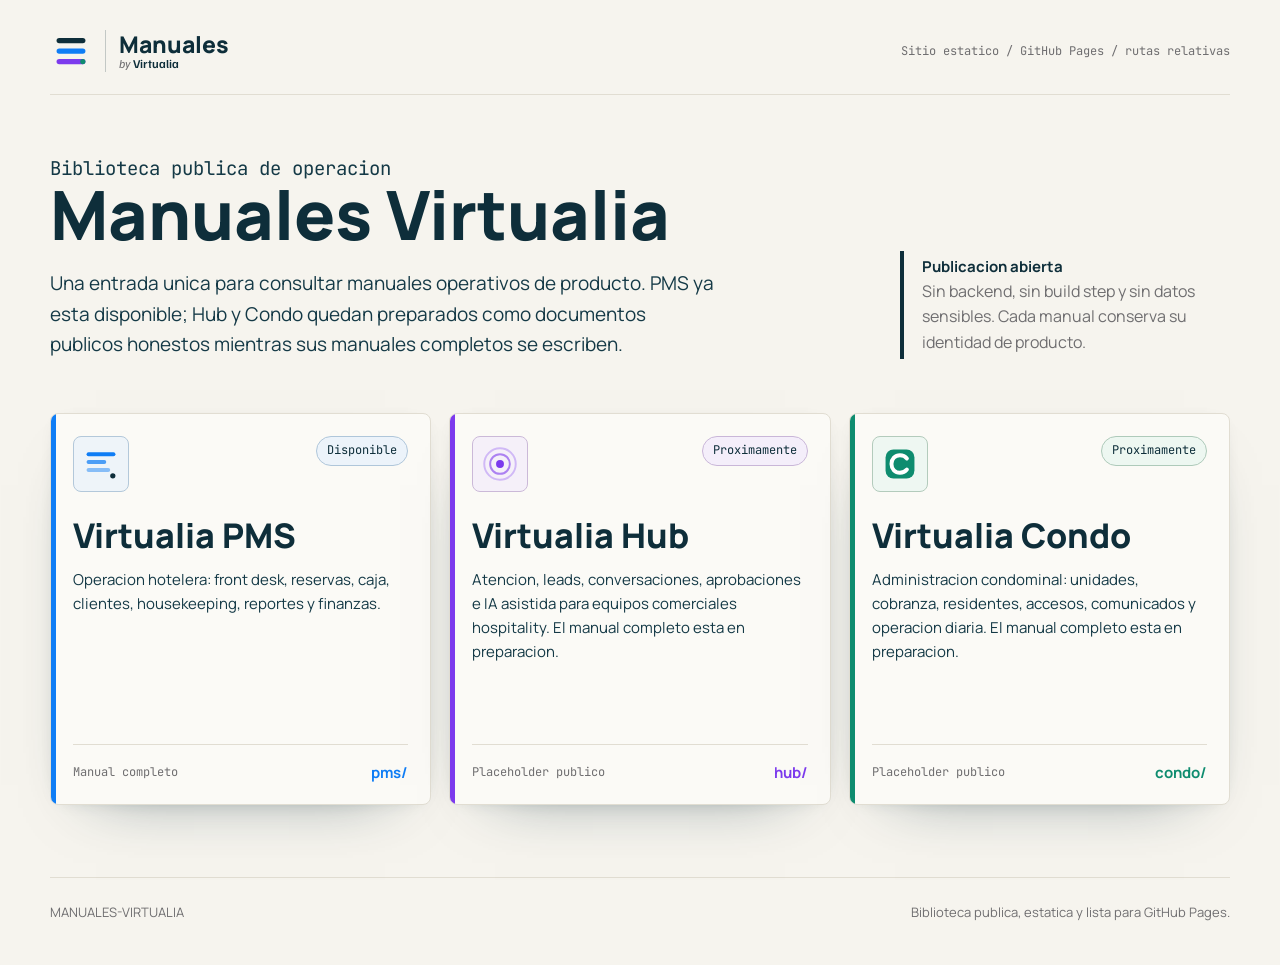
==== index.html @ bce30dc1 "docs: publica biblioteca de manuales Virtualia" ====
<!DOCTYPE html>
<html lang="es">
<head>
<meta charset="UTF-8" />
<meta name="viewport" content="width=device-width, initial-scale=1.0" />
<title>Manuales Virtualia</title>
<meta name="description" content="Biblioteca publica de manuales operativos para Virtualia PMS, Hub y Condo." />
<link rel="canonical" href="https://luexi.github.io/MANUALES-VIRTUALIA/" />
<meta property="og:type" content="website" />
<meta property="og:title" content="Manuales Virtualia" />
<meta property="og:description" content="Biblioteca publica de manuales operativos para Virtualia PMS, Hub y Condo." />
<meta property="og:url" content="https://luexi.github.io/MANUALES-VIRTUALIA/" />
<link rel="icon" type="image/svg+xml" href="assets/virtualia-mark.svg" />
<link rel="preconnect" href="https://fonts.googleapis.com" />
<link rel="preconnect" href="https://fonts.gstatic.com" crossorigin />
<link href="https://fonts.googleapis.com/css2?family=Manrope:wght@300;400;500;600;700;800&family=Familjen+Grotesk:ital,wght@0,400;0,500;0,600;1,400;1,500&family=JetBrains+Mono:wght@400;500;700&display=swap" rel="stylesheet" />
<link rel="stylesheet" href="assets/site.css" />
</head>
<body>
<a class="skip-link" href="#manuales">Saltar a manuales</a>
<div class="page">
  <header class="site-header" aria-label="Encabezado">
    <a class="brand-lockup" href="./" aria-label="Manuales by Virtualia">
      <img src="assets/virtualia-mark.svg" alt="" />
      <span class="brand-lockup__divider" aria-hidden="true"></span>
      <span class="brand-lockup__stack">
        <span class="brand-lockup__name">Manuales</span>
        <span class="brand-lockup__byline">by <strong>Virtualia</strong></span>
      </span>
    </a>
    <span class="site-meta">Sitio estatico / GitHub Pages / rutas relativas</span>
  </header>

  <main id="manuales">
    <section class="hero" aria-labelledby="page-title">
      <div>
        <p class="eyebrow">Biblioteca publica de operacion</p>
        <h1 id="page-title">Manuales Virtualia</h1>
        <p>Una entrada unica para consultar manuales operativos de producto. PMS ya esta disponible; Hub y Condo quedan preparados como documentos publicos honestos mientras sus manuales completos se escriben.</p>
      </div>
      <aside class="library-note" aria-label="Estado de publicacion">
        <strong>Publicacion abierta</strong>
        <span>Sin backend, sin build step y sin datos sensibles. Cada manual conserva su identidad de producto.</span>
      </aside>
    </section>

    <section class="manual-grid" aria-label="Selector de manuales">
      <a class="manual-card manual-card--pms" href="pms/" aria-label="Abrir manual de Virtualia PMS">
        <span class="manual-card__top">
          <span class="manual-card__mark"><img src="pms/img/pms-mark.svg" alt="" /></span>
          <span class="status">Disponible</span>
        </span>
        <span class="manual-card__body">
          <span>
            <h2>Virtualia PMS</h2>
            <p>Operacion hotelera: front desk, reservas, caja, clientes, housekeeping, reportes y finanzas.</p>
          </span>
          <span class="route"><span>Manual completo</span><strong>pms/</strong></span>
        </span>
      </a>

      <a class="manual-card manual-card--hub" href="hub/" aria-label="Abrir pagina de Virtualia Hub">
        <span class="manual-card__top">
          <span class="manual-card__mark"><img src="assets/hub-mark.svg" alt="" /></span>
          <span class="status">Proximamente</span>
        </span>
        <span class="manual-card__body">
          <span>
            <h2>Virtualia Hub</h2>
            <p>Atencion, leads, conversaciones, aprobaciones e IA asistida para equipos comerciales hospitality. El manual completo esta en preparacion.</p>
          </span>
          <span class="route"><span>Placeholder publico</span><strong>hub/</strong></span>
        </span>
      </a>

      <a class="manual-card manual-card--condo" href="condo/" aria-label="Abrir pagina de Virtualia Condo">
        <span class="manual-card__top">
          <span class="manual-card__mark"><img src="assets/condo-mark.svg" alt="" /></span>
          <span class="status">Proximamente</span>
        </span>
        <span class="manual-card__body">
          <span>
            <h2>Virtualia Condo</h2>
            <p>Administracion condominal: unidades, cobranza, residentes, accesos, comunicados y operacion diaria. El manual completo esta en preparacion.</p>
          </span>
          <span class="route"><span>Placeholder publico</span><strong>condo/</strong></span>
        </span>
      </a>
    </section>
  </main>

  <footer class="site-footer">
    <span>MANUALES-VIRTUALIA</span>
    <span>Biblioteca publica, estatica y lista para GitHub Pages.</span>
  </footer>
</div>
<script src="assets/site.js"></script>
</body>
</html>
---- assets/site.css ----
:root {
  --paper: #F6F4EE;
  --surface: #FBFAF6;
  --surface-2: #EFECE3;
  --ink: #0E2E3A;
  --ink-2: #143946;
  --stone: #6F6E70;
  --stone-2: #9A9897;
  --mist: #E1DDD2;
  --pms: #0F7DF5;
  --pms-soft: #DCEBFE;
  --hub: #7C3AED;
  --hub-soft: #EDE1FE;
  --condo: #0E8C6F;
  --condo-soft: #DDF3EC;
  --radius: 8px;
  --font-display: "Manrope", system-ui, sans-serif;
  --font-byline: "Familjen Grotesk", "Manrope", serif;
  --font-mono: "JetBrains Mono", ui-monospace, monospace;
  --shadow: 0 26px 64px -46px rgba(14, 46, 58, .62), 0 3px 18px -14px rgba(14, 46, 58, .42);
}

* {
  box-sizing: border-box;
}

html {
  background: var(--paper);
  scroll-behavior: smooth;
}

body {
  margin: 0;
  min-height: 100vh;
  background: var(--paper);
  color: var(--ink);
  font-family: var(--font-display);
  font-size: 16px;
  line-height: 1.6;
  letter-spacing: 0;
}

body[data-product="pms"] {
  --accent: var(--pms);
  --accent-soft: var(--pms-soft);
}

body[data-product="hub"] {
  --accent: var(--hub);
  --accent-soft: var(--hub-soft);
}

body[data-product="condo"] {
  --accent: var(--condo);
  --accent-soft: var(--condo-soft);
}

a {
  color: inherit;
}

.skip-link {
  position: absolute;
  left: 20px;
  top: 12px;
  z-index: 10;
  transform: translateY(-160%);
  background: var(--ink);
  color: var(--surface);
  border-radius: var(--radius);
  padding: 10px 14px;
  font-weight: 700;
  text-decoration: none;
}

.skip-link:focus {
  transform: translateY(0);
}

.page {
  width: min(1180px, calc(100% - 40px));
  margin: 0 auto;
}

.site-header,
.manual-header {
  display: flex;
  align-items: center;
  justify-content: space-between;
  gap: 24px;
  padding: 30px 0 22px;
}

.brand-lockup {
  display: inline-flex;
  align-items: center;
  gap: 13px;
  min-width: 0;
  text-decoration: none;
}

.brand-lockup img {
  width: 42px;
  height: 42px;
  flex: 0 0 auto;
}

.brand-lockup__divider {
  align-self: stretch;
  width: 1px;
  min-height: 38px;
  background: rgba(14, 46, 58, .22);
}

.brand-lockup__stack {
  display: flex;
  flex-direction: column;
  gap: 2px;
  min-width: 0;
}

.brand-lockup__name {
  font-size: 23px;
  font-weight: 800;
  line-height: 1;
  color: var(--ink);
}

.brand-lockup__byline {
  color: var(--stone);
  font-family: var(--font-byline);
  font-size: 12px;
  font-style: italic;
  line-height: 1;
}

.brand-lockup__byline strong {
  color: var(--ink);
  font-style: normal;
  font-weight: 600;
}

.top-link,
.text-link {
  display: inline-flex;
  align-items: center;
  min-height: 40px;
  color: var(--ink);
  font-weight: 750;
  text-decoration: none;
}

.site-meta {
  color: var(--stone);
  font-family: var(--font-mono);
  font-size: 12px;
  line-height: 1.4;
}

.top-link {
  border: 1px solid var(--mist);
  border-radius: var(--radius);
  padding: 0 13px;
  background: rgba(251, 250, 246, .64);
}

.top-link:hover,
.text-link:hover {
  color: var(--accent, var(--ink));
}

.top-link:focus-visible,
.text-link:focus-visible,
.manual-card:focus-visible,
.module-list a:focus-visible {
  outline: 3px solid var(--accent, var(--ink));
  outline-offset: 4px;
}

.hero {
  display: grid;
  grid-template-columns: minmax(0, 1fr) 330px;
  gap: 48px;
  align-items: end;
  padding: 62px 0 54px;
  border-top: 1px solid var(--mist);
}

.eyebrow,
.status,
.route,
.kicker {
  font-family: var(--font-mono);
  font-size: 12px;
  line-height: 1.3;
  color: var(--stone);
}

.eyebrow {
  margin: 0 0 22px;
}

h1,
h2,
h3,
p {
  margin-top: 0;
}

.hero h1 {
  max-width: 860px;
  margin-bottom: 22px;
  font-size: 68px;
  font-weight: 800;
  line-height: .95;
}

.hero p {
  max-width: 670px;
  margin-bottom: 0;
  color: var(--ink-2);
  font-size: 19px;
}

.library-note {
  border-left: 4px solid var(--ink);
  padding: 4px 0 4px 18px;
  color: var(--stone);
}

.library-note strong {
  display: block;
  color: var(--ink);
  font-size: 15px;
}

.manual-grid {
  display: grid;
  grid-template-columns: repeat(3, minmax(0, 1fr));
  gap: 18px;
  padding: 0 0 72px;
}

.manual-card {
  --accent: var(--ink);
  --accent-soft: var(--surface-2);
  position: relative;
  display: flex;
  min-height: 392px;
  flex-direction: column;
  gap: 26px;
  overflow: hidden;
  border: 1px solid var(--mist);
  border-radius: var(--radius);
  background: var(--surface);
  padding: 22px;
  box-shadow: var(--shadow);
  text-decoration: none;
  transition: transform .18s ease, border-color .18s ease, box-shadow .18s ease;
}

.manual-card:hover {
  transform: translateY(-4px);
  border-color: color-mix(in srgb, var(--accent) 48%, var(--mist));
  box-shadow: 0 28px 74px -48px rgba(14, 46, 58, .72), 0 7px 22px -17px rgba(14, 46, 58, .52);
}

.manual-card--pms {
  --accent: var(--pms);
  --accent-soft: var(--pms-soft);
}

.manual-card--hub {
  --accent: var(--hub);
  --accent-soft: var(--hub-soft);
}

.manual-card--condo {
  --accent: var(--condo);
  --accent-soft: var(--condo-soft);
}

.manual-card::before {
  content: "";
  position: absolute;
  inset: 0 auto 0 0;
  width: 5px;
  background: var(--accent);
}

.manual-card__top {
  display: flex;
  align-items: flex-start;
  justify-content: space-between;
  gap: 16px;
}

.manual-card__mark {
  display: grid;
  width: 56px;
  height: 56px;
  place-items: center;
  border: 1px solid color-mix(in srgb, var(--accent) 22%, var(--mist));
  border-radius: var(--radius);
  background: color-mix(in srgb, var(--accent-soft) 42%, var(--surface));
}

.manual-card__mark img {
  width: 42px;
  height: 42px;
}

.status {
  border: 1px solid color-mix(in srgb, var(--accent) 24%, var(--mist));
  border-radius: 999px;
  background: color-mix(in srgb, var(--accent-soft) 48%, var(--surface));
  color: var(--ink);
  padding: 6px 10px;
  white-space: nowrap;
}

.manual-card__body {
  display: flex;
  flex: 1;
  flex-direction: column;
  justify-content: space-between;
  gap: 30px;
}

.manual-card h2 {
  margin-bottom: 16px;
  font-size: 34px;
  font-weight: 800;
  line-height: 1;
}

.manual-card p {
  color: var(--ink-2);
  font-size: 15px;
}

.route {
  display: flex;
  align-items: center;
  justify-content: space-between;
  gap: 12px;
  border-top: 1px solid var(--mist);
  padding-top: 18px;
}

.route strong {
  color: var(--accent);
  font-family: var(--font-display);
  font-size: 15px;
}

.route span {
  color: var(--stone);
}

.site-footer {
  display: flex;
  justify-content: space-between;
  gap: 20px;
  border-top: 1px solid var(--mist);
  padding: 24px 0 42px;
  color: var(--stone);
  font-size: 13px;
}

.manual-main {
  display: grid;
  grid-template-columns: minmax(0, 1fr) 290px;
  gap: 54px;
  align-items: start;
  padding: 50px 0 78px;
  border-top: 1px solid var(--mist);
}

.manual-intro h1 {
  margin-bottom: 20px;
  font-size: 62px;
  font-weight: 800;
  line-height: .98;
}

.manual-intro p {
  max-width: 690px;
  color: var(--ink-2);
  font-size: 18px;
}

.status-large {
  display: inline-flex;
  align-items: center;
  border: 1px solid color-mix(in srgb, var(--accent) 28%, var(--mist));
  border-radius: 999px;
  background: color-mix(in srgb, var(--accent-soft) 56%, var(--surface));
  color: var(--ink);
  font-family: var(--font-mono);
  font-size: 12px;
  padding: 8px 12px;
}

.manual-panel,
.side-panel {
  border: 1px solid var(--mist);
  border-radius: var(--radius);
  background: var(--surface);
  box-shadow: var(--shadow);
}

.manual-panel {
  margin-top: 34px;
  padding: 26px;
}

.manual-panel h2,
.side-panel h2 {
  margin-bottom: 14px;
  font-size: 22px;
  line-height: 1.1;
}

.manual-panel p,
.side-panel p {
  color: var(--stone);
}

.module-list {
  display: grid;
  grid-template-columns: repeat(2, minmax(0, 1fr));
  gap: 10px;
  margin: 24px 0 0;
  padding: 0;
  list-style: none;
}

.module-list li {
  border: 1px solid var(--mist);
  border-left: 4px solid var(--accent);
  border-radius: var(--radius);
  background: color-mix(in srgb, var(--accent-soft) 28%, var(--surface));
  padding: 13px 14px;
  color: var(--ink);
  font-weight: 700;
}

.side-panel {
  position: sticky;
  top: 24px;
  padding: 22px;
}

.side-panel .kicker {
  margin-bottom: 16px;
}

.facts {
  display: grid;
  gap: 12px;
  margin: 20px 0 0;
}

.fact {
  display: flex;
  justify-content: space-between;
  gap: 16px;
  border-top: 1px solid var(--mist);
  padding-top: 12px;
  font-size: 13px;
}

.fact span {
  color: var(--stone);
}

.fact strong {
  text-align: right;
}

@media (max-width: 980px) {
  .hero,
  .manual-main {
    grid-template-columns: 1fr;
  }

  .hero h1 {
    font-size: 54px;
  }

  .manual-grid {
    grid-template-columns: 1fr;
  }

  .manual-card {
    min-height: 310px;
  }

  .side-panel {
    position: static;
  }
}

@media (max-width: 640px) {
  .page {
    width: min(100% - 28px, 1180px);
  }

  .site-header,
  .manual-header,
  .site-footer {
    align-items: flex-start;
    flex-direction: column;
  }

  .hero {
    gap: 28px;
    padding: 42px 0 40px;
  }

  .hero h1,
  .manual-intro h1 {
    font-size: 40px;
    line-height: 1;
  }

  .hero p,
  .manual-intro p {
    font-size: 16px;
  }

  .manual-card h2 {
    font-size: 30px;
  }

  .module-list {
    grid-template-columns: 1fr;
  }

  .top-link {
    width: 100%;
    justify-content: center;
  }
}

@media (prefers-reduced-motion: reduce) {
  html {
    scroll-behavior: auto;
  }

  *,
  *::before,
  *::after {
    transition-duration: .01ms !important;
    animation-duration: .01ms !important;
    animation-iteration-count: 1 !important;
  }
}
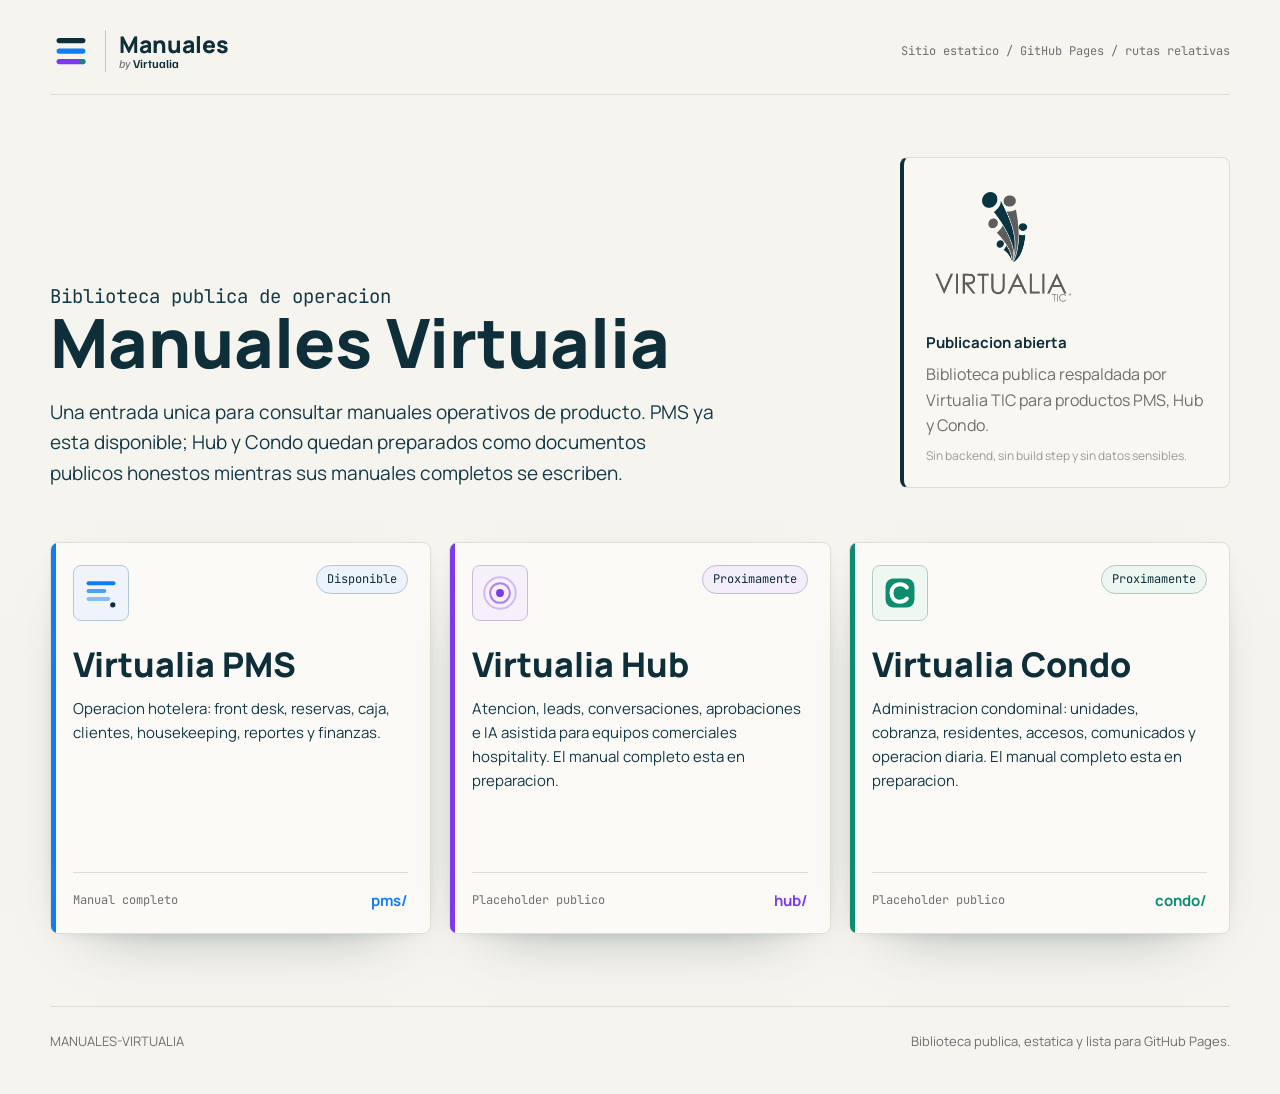
==== commit 177ad488: "docs: integra endoso institucional Virtualia TIC" ====
--- a/index.html
+++ b/index.html
@@ -38,9 +38,13 @@
         <h1 id="page-title">Manuales Virtualia</h1>
         <p>Una entrada unica para consultar manuales operativos de producto. PMS ya esta disponible; Hub y Condo quedan preparados como documentos publicos honestos mientras sus manuales completos se escriben.</p>
       </div>
-      <aside class="library-note" aria-label="Estado de publicacion">
-        <strong>Publicacion abierta</strong>
-        <span>Sin backend, sin build step y sin datos sensibles. Cada manual conserva su identidad de producto.</span>
+      <aside class="holding-endorsement" aria-label="Endoso institucional Virtualia TIC">
+        <img class="holding-endorsement__logo" src="assets/virtualia-tic.png" alt="Virtualia TIC" />
+        <span class="holding-endorsement__copy">
+          <strong>Publicacion abierta</strong>
+          <span>Biblioteca publica respaldada por Virtualia TIC para productos PMS, Hub y Condo.</span>
+          <small>Sin backend, sin build step y sin datos sensibles.</small>
+        </span>
       </aside>
     </section>
 
--- a/assets/site.css
+++ b/assets/site.css
@@ -222,16 +222,42 @@
   font-size: 19px;
 }
 
-.library-note {
+.holding-endorsement {
+  display: grid;
+  gap: 18px;
+  border: 1px solid var(--mist);
   border-left: 4px solid var(--ink);
-  padding: 4px 0 4px 18px;
-  color: var(--stone);
-}
-
-.library-note strong {
+  border-radius: var(--radius);
+  background: rgba(251, 250, 246, .56);
+  padding: 22px;
+  color: var(--stone);
+}
+
+.holding-endorsement__logo {
   display: block;
+  width: min(150px, 100%);
+  height: auto;
+}
+
+.holding-endorsement__copy {
+  display: grid;
+  gap: 7px;
+}
+
+.holding-endorsement__copy strong {
+  display: block;
   color: var(--ink);
   font-size: 15px;
+}
+
+.holding-endorsement__copy span,
+.holding-endorsement__copy small {
+  display: block;
+}
+
+.holding-endorsement__copy small {
+  color: var(--stone-2);
+  font-size: 12px;
 }
 
 .manual-grid {
@@ -530,6 +556,10 @@
     font-size: 16px;
   }
 
+  .holding-endorsement__logo {
+    width: min(120px, 100%);
+  }
+
   .manual-card h2 {
     font-size: 30px;
   }
